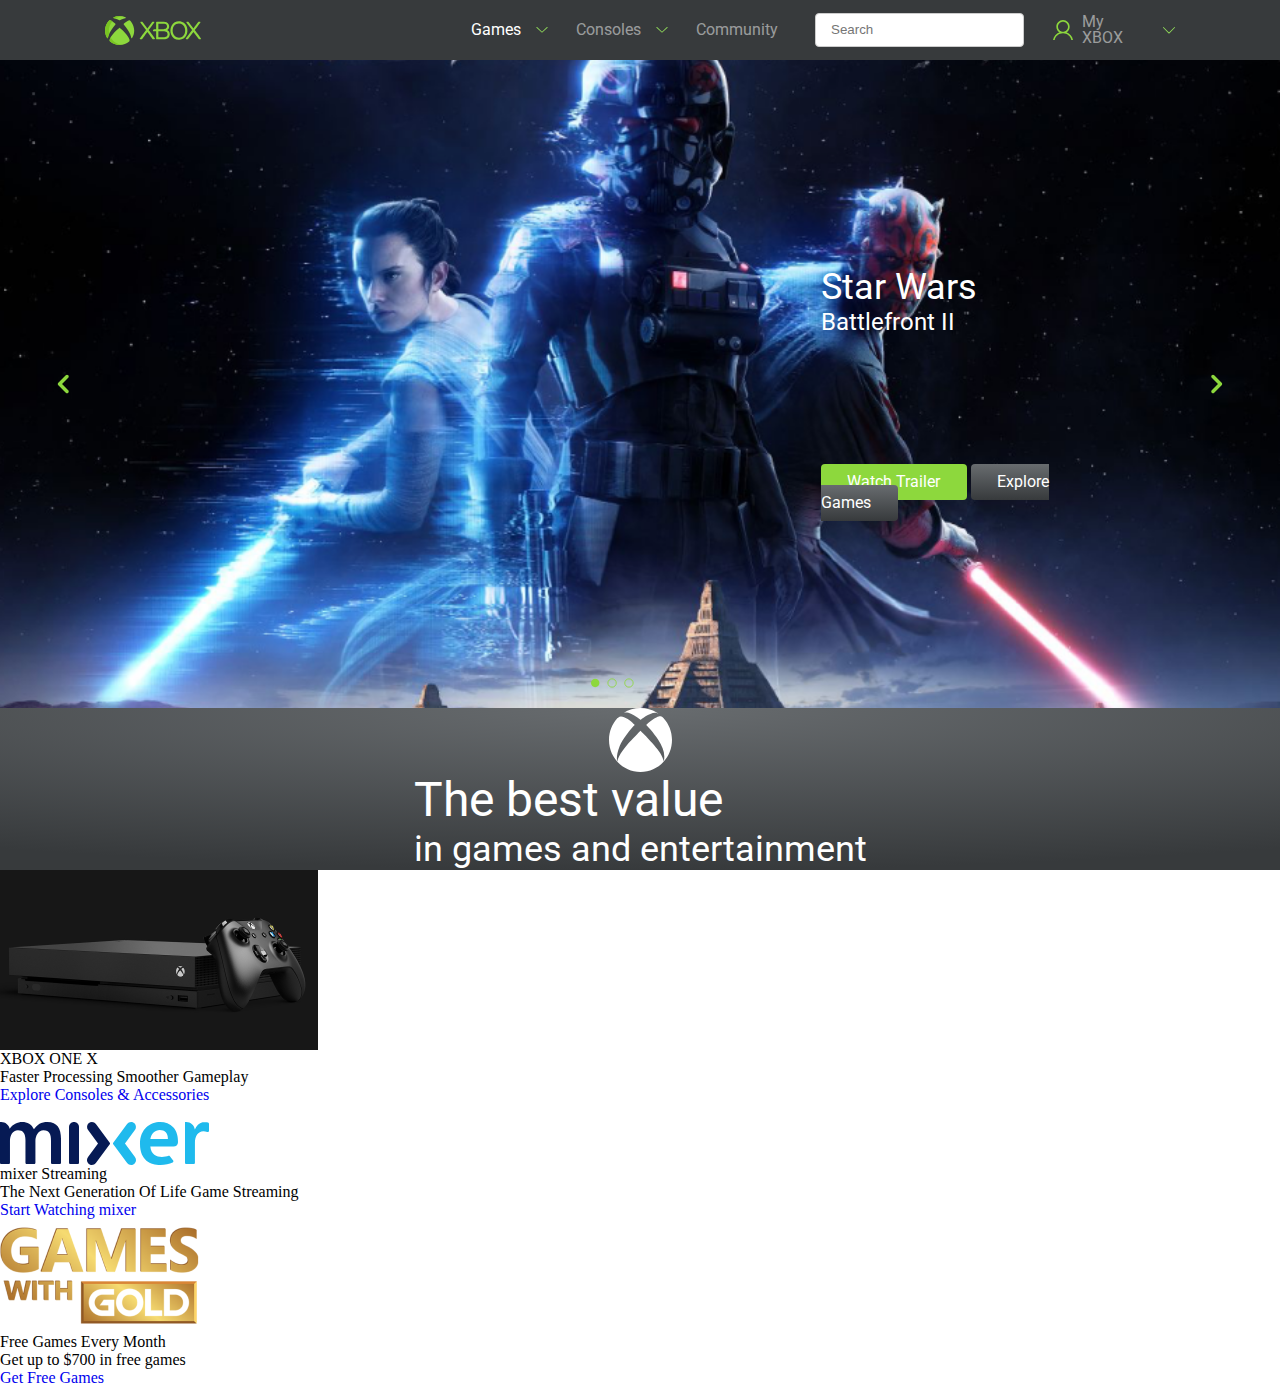
==== index.html @ 0e82c02d "Add files via upload" ====
<html lang="en"><head>
    <meta charset="UTF-8">
    <meta http-equiv="X-UA-Compatible" content="IE=edge">
    <meta name="viewport" content="width=device-width, initial-scale=1.0">
    <title>My XBOX</title>
    <link rel="stylesheet" href="./215_8-2_nikolaev/css/style.css">
    <link rel="preconnect" href="https://fonts.googleapis.com">
    <link rel="preconnect" href="https://fonts.gstatic.com" crossorigin="">
    <link href="https://fonts.googleapis.com/css2?family=Roboto&amp;display=swap" rel="stylesheet">
</head>
<body>
    <header class="header">
        <div class="container">
            <div class="header__logo">
                <div class="header__img">
                    <a href="" class="header__link">
                        <img src="./215_8-2_nikolaev/img/xbox.svg" alt="">
                    </a>
                </div>
                <div class="header__text__container">
                    <div class="header__text__block">
                        <p class="header__text__games">Games</p>
                        <a href="" class="header__link">
                            <img src="./215_8-2_nikolaev/img/down-arrow.svg" alt="" class="down-arrow indent">
                        </a>
                    </div>
                    <div class="header__text__block">
                        <div class="header__text__block1">
                            <p class="header__text">Consoles</p>
                        </div>
                        <a href="" class="header__link">
                            <img src="./215_8-2_nikolaev/img/down-arrow.svg" alt="" class="down-arrow indent">
                        </a>
                    </div>
                    <div class="header__text__block">
                        <div class="header__text__block2">
                            <p class="header__text">Community</p>
                        </div>
                    </div>
                </div>
                <div class="header__input">
                    <input type="text" class="input__search" placeholder="Search">
                </div>
                <div class="heder__myxbox__container">
                    <div class="heder__myxbox__img ">
                            <img src="./215_8-2_nikolaev/img/user.svg" alt="" class="user">
                    </div>
                        <p class="header__text">My XBOX</p>
                    <div class="heder__myxbox__img__indent">
                        <a href="" class="header__link">
                            <img src="./215_8-2_nikolaev/img/down-arrow.svg" alt="">
                        </a>
                    </div>
                </div>
            </div>
        </div>
    </header>
    <section class="section">
        <div class="section__wrap">
            <div class="section__container container__sort">
                <div class="section__img__block">
                    <a href="" class="section__link__prev">
                        <img src="./215_8-2_nikolaev/img/icon-prev.svg" alt="" class="prev">
                    </a>
                </div>
                <div class="section__text__container position">
                    <div class="section__text__title">Star Wars</div>
                    <div class="section__text">Battlefront II</div>
                    <div class="section__btn__container">
                        <a href="#" class="section__btn__green">Watch Trailer</a>
                        <a href="#" class="section__btn__grey">Explore Games</a>
                    </div>
                </div>
                <img src="./215_8-2_nikolaev/img/carousel-indicators.svg" alt="" class="carousel-indicators">
                <div class="section__img__block">
                    <a href="" class="section__link__prev">
                        <img src="./215_8-2_nikolaev/img/icon-next.svg" alt="" class="prev">
                    </a>
                </div>
            </div>

        </div>
    </section>
    <section class="section">
        <div class="section__block">
            <div class="section__container">
                <img src="./215_8-2_nikolaev/img/xbox icon.svg" alt="" class="xbox_icon">
            </div>
            <div class="section__text__container1">
                <p class="section__text__header">The best value</p>
                <p class="section__text__title">in games and entertainment</p>
            </div>
        </div>
        <div class="section__containers">
            <div class="section__block__xbox">
                <img src="./215_8-2_nikolaev/img/xbox-one-x.png" alt="">
                <div class="section__xbox__title">XBOX ONE X</div>
                <div class="section__xbox__text">Faster Processing
                    Smoother Gameplay</div>
                <a href="#" class="containers__btn">Explore Consoles &amp; Accessories</a>
            </div>
            <div class="section__block__mixer">
                <img src="./215_8-2_nikolaev/img/mixer-logo.svg" alt="">
                <div class="section__mixer__title">mixer Streaming</div>
                <div class="section__mixer__text">The Next Generation
                    Of Life Game Streaming</div>
                <a href="#" class="containers__btn">Start Watching mixer</a>
            </div>
            <div class="section__block__games">
                <img src="./215_8-2_nikolaev/img/1c93fdc8-0f06-4f34-a54c-7ac2a45c58ae.png" alt="">
                <div class="section__games__title">Free Games Every Month</div>
                <div class="section__games__text">Get up to $700 in 
                    free games</div>
                <a href="#" class="containers__btn">Get Free Games</a>
            </div>
        </div>
    </section>

</body>
</html>
---- 215_8-2_nikolaev/css/style.css ----
*{
    padding: 0;
    margin: 0;
}
a{
    text-decoration: none;
}
.container{
    background: #373A3C;
}
.header__logo{
    align-items: center;
    height: 60px;
    max-width: 1069.98px;
    margin: 0 auto;
    display: flex;
}
.header__text__container{
    display: flex;
    margin-left: 270px;
}
.header__text__block{
    display: flex;
    align-items: center;
}
.down-arrow{
    width: 12px;
    height: 6.55px;
}
.header__text__games{
    padding-right: 15px;
}
.header__text__block1{
    padding-right: 15px;
}
.indent{
    padding-right: 28px;
}
.header__text__games{
    font-family: 'Roboto';
    font-style: normal;
    font-weight: 400;
    font-size: 16px;
    line-height: 16px;
    color: #FFFFFF;
}
.header__text{
    font-family: 'Roboto';
    font-style: normal;
    font-weight: 400;
    font-size: 16px;
    line-height: 16px;
    color: rgba(255, 255, 255, 0.5);
}
.input__search{
    padding: 8px 15px 9px 15px;
    background: #FFFFFF;
    border: 1px solid #CCCCCC;
    border-radius: 4px;
    margin-left: 37px; 
}
.user{
    width: 20px;
    height: 20px;
}
.heder__myxbox__container{
    display: flex;
    align-items: center;
    margin-left: 29px;
}
.heder__myxbox__img{
    padding-right: 9px;
}
.heder__myxbox__img__indent{
    margin-left: 16px;
}
/*section*/
.section__wrap{
    background-image: url(../img/Star-Wars-Battlefront-II-combat.png);
    background-repeat: no-repeat;
    background-position: center center;
    background-attachment: fixed;
    -webkit-background-size: cover;
    -moz-background-size: cover;
    -o-background-size: cover;
    background-size: cover;
}
.section__text__title{
    font-family: 'Roboto';
    font-style: normal;
    font-weight: 400;
    font-size: 36px;
    line-height: 42px;
    color: #FFFFFF;

    
}
.section__text{
    font-family: 'Roboto';
    font-style: normal;
    font-weight: 400;
    font-size: 24px;
    line-height: 28px;
    z-index: 2;
    color: #FFFFFF;
}
.position{
    padding-top: 206px;
    margin-left: 696px;
}
.section__container{
    max-width: 1400px;
    margin: 0 auto;
}
.container__sort{
    display: flex;
}
.section__img__block{
    width: 135px;
    height: 648px;
    display: flex;
    align-items: center;
    justify-content: center;
}
.prev{
    align-items: center;
}
.section__btn__green{
    background: #8DD83D;
    border-radius: 4px;
    padding: 8px 27px 9px 26px;
    font-family: 'Roboto';
    font-style: normal;
    font-weight: 400;
    font-size: 16px;
    line-height: 21px;
    color: #FFFFFF;
}
.section__btn__grey{
    font-family: 'Roboto';
    font-style: normal;
    font-weight: 400;
    font-size: 16px;
    line-height: 21px;
    color: #FFFFFF;
    background: linear-gradient(180deg, #686C6F 0%, #373A3C 100%);
    border-radius: 4px;
    padding: 8px 27px 9px 26px;
}
.section__btn__container{
    margin-top: 135px;
}
.carousel-indicators{
    width: 50px;
    height: 10px;
    margin: 0 auto;
    position: relative;
    bottom: -618px;
    left: -519px;
}
.section__text__header{
    font-family: 'Roboto';
    font-style: normal;
    font-weight: 400;
    font-size: 48px;
    line-height: 56px;
    
    color: #FFFFFF;
}
.section__block{
    background: radial-gradient(100% 100% at 50% 0%, #686C6F 0%, #373A3C 100%);    
    display: flex;
    flex-direction: column;
    justify-content: center;
}
.section__text__container1{
    margin: 0 auto;
    display: flex;
    flex-direction: column;
}
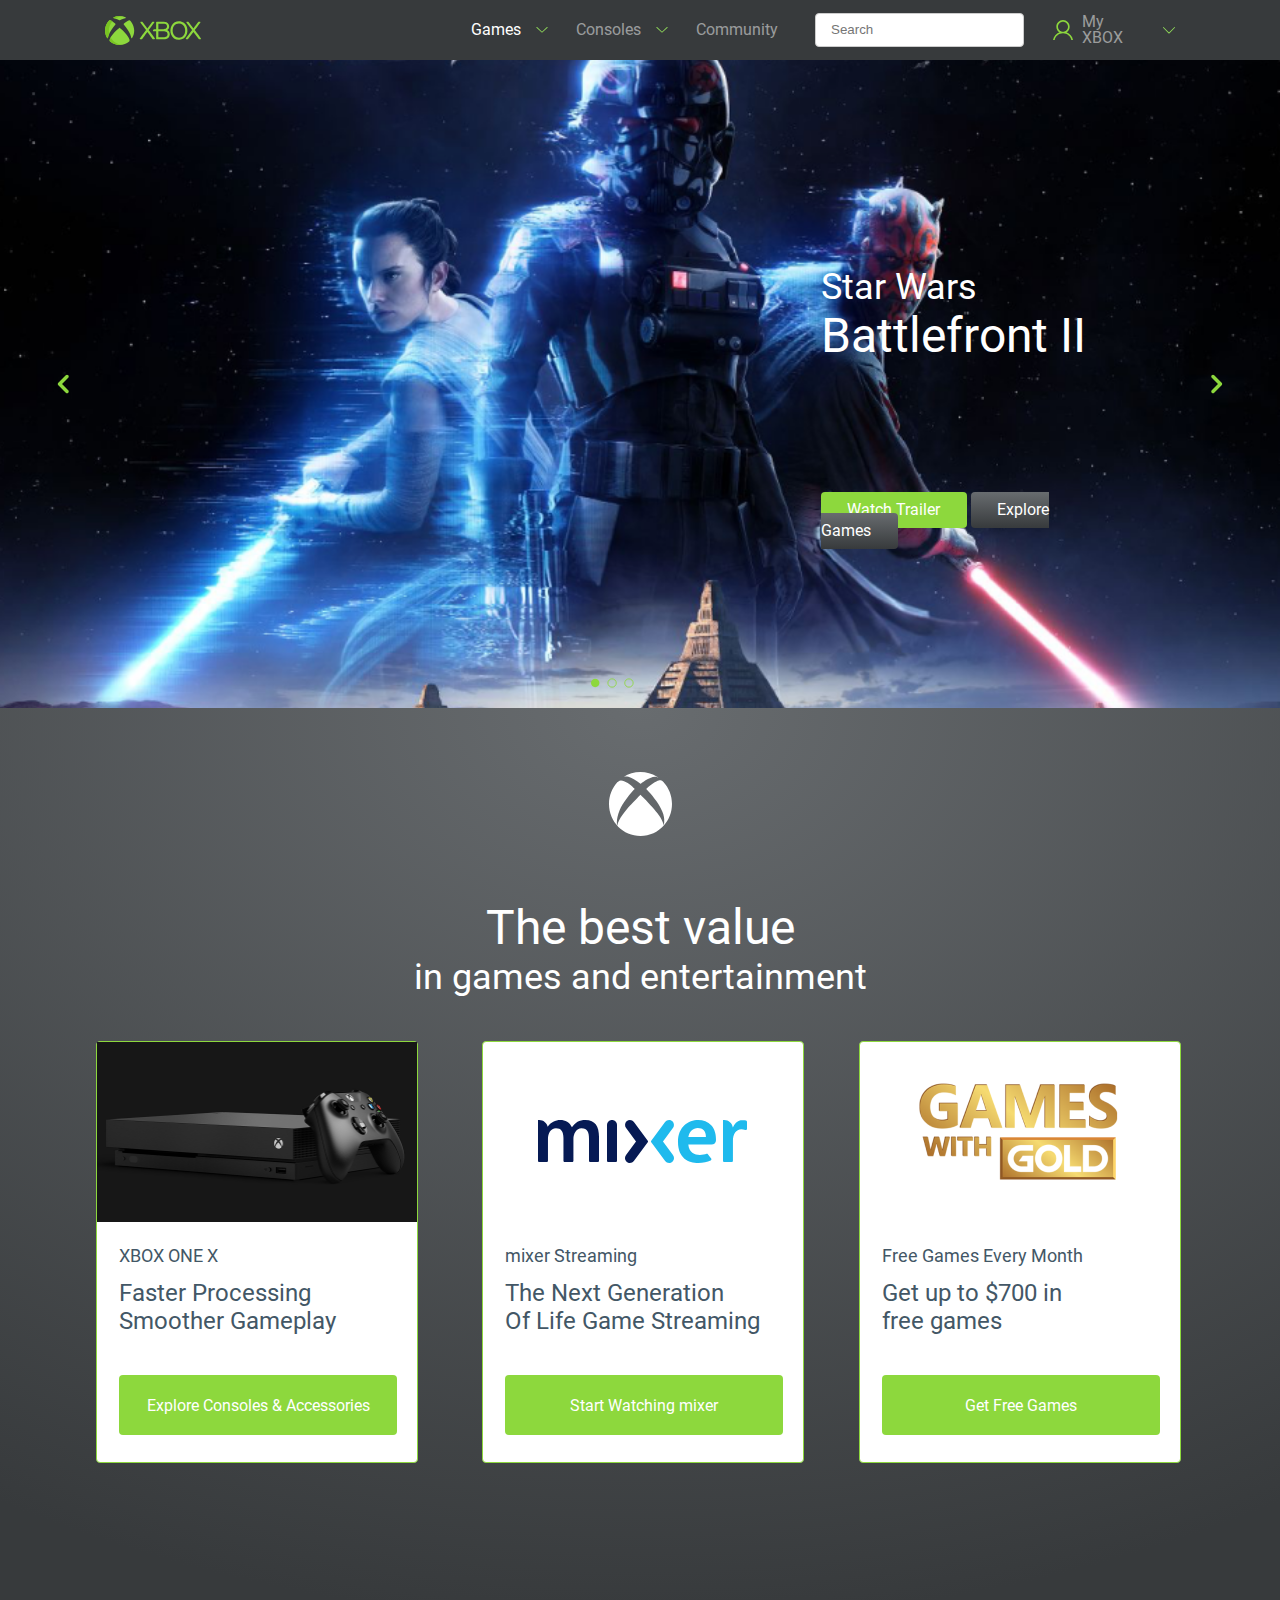
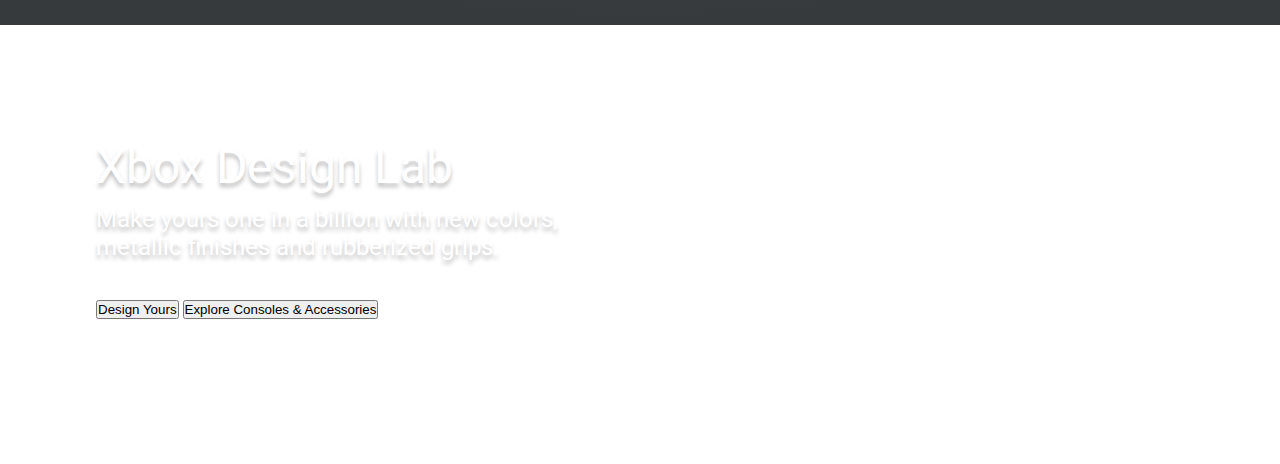
==== commit 62bab598: "Add files via upload" ====
--- a/index.html
+++ b/index.html
@@ -4,9 +4,6 @@
     <meta name="viewport" content="width=device-width, initial-scale=1.0">
     <title>My XBOX</title>
     <link rel="stylesheet" href="./215_8-2_nikolaev/css/style.css">
-    <link rel="preconnect" href="https://fonts.googleapis.com">
-    <link rel="preconnect" href="https://fonts.gstatic.com" crossorigin="">
-    <link href="https://fonts.googleapis.com/css2?family=Roboto&amp;display=swap" rel="stylesheet">
 </head>
 <body>
     <header class="header">
@@ -45,7 +42,7 @@
                     <div class="heder__myxbox__img ">
                             <img src="./215_8-2_nikolaev/img/user.svg" alt="" class="user">
                     </div>
-                        <p class="header__text">My XBOX</p>
+                        <a href="./ragistration.html" class="header__text">My XBOX</a>
                     <div class="heder__myxbox__img__indent">
                         <a href="" class="header__link">
                             <img src="./215_8-2_nikolaev/img/down-arrow.svg" alt="">
@@ -81,38 +78,61 @@
 
         </div>
     </section>
-    <section class="section">
-        <div class="section__block">
-            <div class="section__container">
-                <img src="./215_8-2_nikolaev/img/xbox icon.svg" alt="" class="xbox_icon">
+    <section class="banner">
+        <div class="banner__wrap">
+            <div class="section__block">
+                <div class="section__container">
+                    <img src="./215_8-2_nikolaev/img/xbox icon.svg" alt="" class="xbox_icon">
+                </div>
+                <div class="section__text__container1">
+                    <p class="section__text__header title">The best value</p>
+                    <p class="section__text__title text">in games and entertainment</p>
+                </div>
             </div>
-            <div class="section__text__container1">
-                <p class="section__text__header">The best value</p>
-                <p class="section__text__title">in games and entertainment</p>
+            <div class="section__containers">
+                <div class="section__block__cart cart__indent">
+                    <img src="./215_8-2_nikolaev/img/xbox-one-x.png" alt="" class="cart__img">
+                    <div class="cart__text__block">
+                        <div class="section__cart__title">XBOX ONE X</div>
+                        <div class="section__cart__text">Faster Processing
+                            Smoother Gameplay</div>
+                        <button class="cart__button btn">Explore Consoles & Accessories</batton>
+                    </div>
+                </div>
+                <div class="section__block__cart cart__indent1">
+                    <div class="cart__img__block">
+                        <img src="./215_8-2_nikolaev/img/Group 2.svg" alt="" class="cart__mixer">
+                    </div> 
+                    <div class="cart__text__block">
+                        <div class="section__cart__title">mixer Streaming</div>
+                        <div class="section__cart__text">The Next Generation<br>
+                            Of Life Game Streaming</div>
+                        <button class="cart__button btn">Start Watching mixer</batton>
+                    </div>
+                </div>
+                <div class="section__block__cart">
+                    <div class="cart__img__block">
+                        <img src="./215_8-2_nikolaev/img/games_gold.png" alt="" class="cart__games__gold">
+                    </div>
+                    <div class="cart__text__block">
+                        <div class="section__cart__title">Free Games Every Month</div>
+                        <div class="section__cart__text">Get up to $700 in<br> 
+                            free games</div>
+                        <button class="cart__button btn">Get Free Games</batton>
+                    </div>
+                </div>
             </div>
         </div>
-        <div class="section__containers">
-            <div class="section__block__xbox">
-                <img src="./215_8-2_nikolaev/img/xbox-one-x.png" alt="">
-                <div class="section__xbox__title">XBOX ONE X</div>
-                <div class="section__xbox__text">Faster Processing
-                    Smoother Gameplay</div>
-                <a href="#" class="containers__btn">Explore Consoles &amp; Accessories</a>
-            </div>
-            <div class="section__block__mixer">
-                <img src="./215_8-2_nikolaev/img/mixer-logo.svg" alt="">
-                <div class="section__mixer__title">mixer Streaming</div>
-                <div class="section__mixer__text">The Next Generation
-                    Of Life Game Streaming</div>
-                <a href="#" class="containers__btn">Start Watching mixer</a>
-            </div>
-            <div class="section__block__games">
-                <img src="./215_8-2_nikolaev/img/1c93fdc8-0f06-4f34-a54c-7ac2a45c58ae.png" alt="">
-                <div class="section__games__title">Free Games Every Month</div>
-                <div class="section__games__text">Get up to $700 in 
-                    free games</div>
-                <a href="#" class="containers__btn">Get Free Games</a>
-            </div>
+    </section>
+    <section class="games">
+        <div class="games__wrap">
+            <div class="games__container">
+                <h1 class="games__title title">Xbox Design Lab</h1>
+                <p class="games__text">Make yours one in a billion with new colors, metallic finishes and rubberized grips.</p>
+                <div class="button__games__block">
+                    <button class="button__games1">Design Yours</button>
+                    <button class="button__games2">Explore Consoles & Accessories</button>
+                </div> 
         </div>
     </section>
 
--- a/215_8-2_nikolaev/css/style.css
+++ b/215_8-2_nikolaev/css/style.css
@@ -1,6 +1,10 @@
 *{
     padding: 0;
     margin: 0;
+}
+@font-face {
+    font-family: "Roboto";
+    src: url(../fonts/Roboto-Regular.ttf);
 }
 a{
     text-decoration: none;
@@ -85,7 +89,7 @@
     -o-background-size: cover;
     background-size: cover;
 }
-.section__text__title{
+.section__text{
     font-family: 'Roboto';
     font-style: normal;
     font-weight: 400;
@@ -158,7 +162,16 @@
     bottom: -618px;
     left: -519px;
 }
-.section__text__header{
+.text{
+    font-family: 'Roboto';
+    font-style: normal;
+    font-weight: 400;
+    font-size: 36px;
+    line-height: 42px;
+    
+    color: #FFFFFF;
+}
+.section__text{
     font-family: 'Roboto';
     font-style: normal;
     font-weight: 400;
@@ -167,8 +180,7 @@
     
     color: #FFFFFF;
 }
-.section__block{
-    background: radial-gradient(100% 100% at 50% 0%, #686C6F 0%, #373A3C 100%);    
+.section__block{    
     display: flex;
     flex-direction: column;
     justify-content: center;
@@ -177,4 +189,225 @@
     margin: 0 auto;
     display: flex;
     flex-direction: column;
+}
+/*banner*/
+.banner__wrap{
+    background: radial-gradient(100% 100% at 50% 0%, #686C6F 0%, #373A3C 100%);
+}
+.section__containers{
+    display: flex;
+    max-width: 1088px;
+    margin: 0 auto;
+    padding-top: 43px;
+}
+.xbox_icon{
+    padding-top: 64px;
+}
+.title{
+
+    font-family: 'Roboto';
+    font-style: normal;
+    font-weight: 400;
+    font-size: 48px;
+    line-height: 56px;
+    
+    color: #FFFFFF; 
+}
+.section__text__header{
+    margin-top: 64px;
+    text-align: center;
+    font-family: 'Roboto';
+    font-style: normal;
+    font-weight: 400;
+    font-size: 48px;
+    line-height: 56px;
+    
+    color: #FFFFFF;
+}
+.section__text__title{
+    font-family: 'Roboto';
+    font-style: normal;
+    font-weight: 400;
+    font-size: 36px;
+    line-height: 42px;
+    
+    color: #FFFFFF;
+}
+.section__block__cart{
+    width: 320px;
+    background: #FFFFFF;
+    height: 420px;
+    display: flex;
+    flex-direction: column;
+    justify-content: space-between;
+    background: #FFFFFF;
+    border: 1px solid #8DD83D;
+    border-radius: 4px;
+    margin-bottom: 162px;
+}
+.cart__indent{
+    margin-right: 64px;
+}
+.cart__indent1{
+    margin-right: 55px;
+}
+.cart__mixer{
+    width: 209px;
+    height: 61px;
+}
+.cart__img__block{
+    display: flex;
+    justify-content: center;
+    align-items: center;
+    width: 318px;
+    height: 180px;
+}
+.cart__img{
+    width: 320px;
+    height: 180px;
+}
+.section__cart__title{
+    margin-bottom: 13px;
+    margin-left: 22px;
+    font-family: 'Roboto';
+    font-style: normal;
+    font-weight: 400;
+    font-size: 18px;
+    line-height: 21px;
+    /* identical to box height */
+    
+    
+    color: #435766;
+}
+.section__cart__text{
+    margin-bottom: 40px;
+    margin-left: 22px;
+    font-family: 'Roboto';
+    font-style: normal;
+    font-weight: 400;
+    font-size: 24px;
+    line-height: 28px;
+    
+    color: #435766;
+}
+.btn{
+    background: #8DD83D;
+    border-radius: 4px;
+    width: 278px;
+    height: 60px;
+    border: 0;
+}
+.cart__button{
+    margin-left: 22px;
+    margin-bottom: 27px;
+    font-family: 'Roboto';
+    font-style: normal;
+    font-weight: 400;
+    font-size: 16px;
+    line-height: 21px;
+    /* identical to box height, or 131% */
+    
+    
+    color: #FFFFFF;
+}
+.registration__input{
+    background: #FFFFFF;
+    box-shadow: 0px 0px 5px 2px rgba(0, 29, 108, 0.07);
+    border-radius: 5px;
+    width: 204px;
+    height: 40px;
+    padding-left: 16px;
+    margin-bottom: 15px;
+    border: 0;
+    font-family: 'Roboto';
+    font-style: normal;
+    font-weight: 400;
+    font-size: 13px;
+    line-height: 15px;
+    
+    color: rgba(0, 0, 0, 0.5);
+}
+.registration__container{
+    max-width: 220px;
+    margin: 0 auto;
+    display: flex;
+    flex-direction: column;
+    justify-content: center;
+}
+.registration{
+    margin: 0 auto;
+}
+.registration__title{
+    font-family: 'Roboto';
+    font-style: normal;
+    font-weight: 500;
+    font-size: 20px;
+    line-height: 23px;
+    text-align: center;
+    color: #979797;
+    margin-top: 40px;
+    margin-bottom: 25px;
+}
+.registration__button{
+    background: #8DD83D;
+    box-shadow: 0px 10px 10px rgba(0, 0, 0, 0.1);
+    width: 220px;
+    height: 50px;
+    margin-top: 5px;
+    border: 0;
+    font-family: 'Roboto';
+    font-style: normal;
+    font-weight: 700;
+    font-size: 17px;
+    line-height: 20px;
+    /* identical to box height */
+    
+    text-align: center;
+    
+    color: #FDFDFF;
+}
+.registration__link{
+    font-family: 'Roboto';
+    font-style: normal;
+    font-weight: 400;
+    font-size: 13px;
+    line-height: 15px;
+    text-align: center;
+    color: rgba(0, 0, 0, 0.5);
+    margin-top: 16px;
+}
+/*games*/
+.games__wrap{
+    background-image: url(../img/Rectangle.png);
+    background-repeat: no-repeat;
+    background-position: center center;
+    background-attachment: fixed;
+    -webkit-background-size: cover;
+    -moz-background-size: cover;
+    -o-background-size: cover;
+    background-size: cover;
+}
+.games__title{
+    text-shadow: 0px 4px 4px rgba(0, 0, 0, 0.25);
+    padding-top: 114px;
+}
+.games__text{
+    padding-top: 10px;
+    padding-bottom: 39px;
+    text-shadow: 0px 4px 4px rgba(0, 0, 0, 0.25);
+    max-width: 539px;
+    font-family: 'Roboto';
+    font-style: normal;
+    font-weight: 400;
+    font-size: 24px;
+    line-height: 28px;
+    
+    color: #FFFFFF;
+}
+.games__container{
+    max-width: 1088px;
+    margin: 0 auto;
+}
+.button__games__block{
+    padding-bottom: 145px;
 }